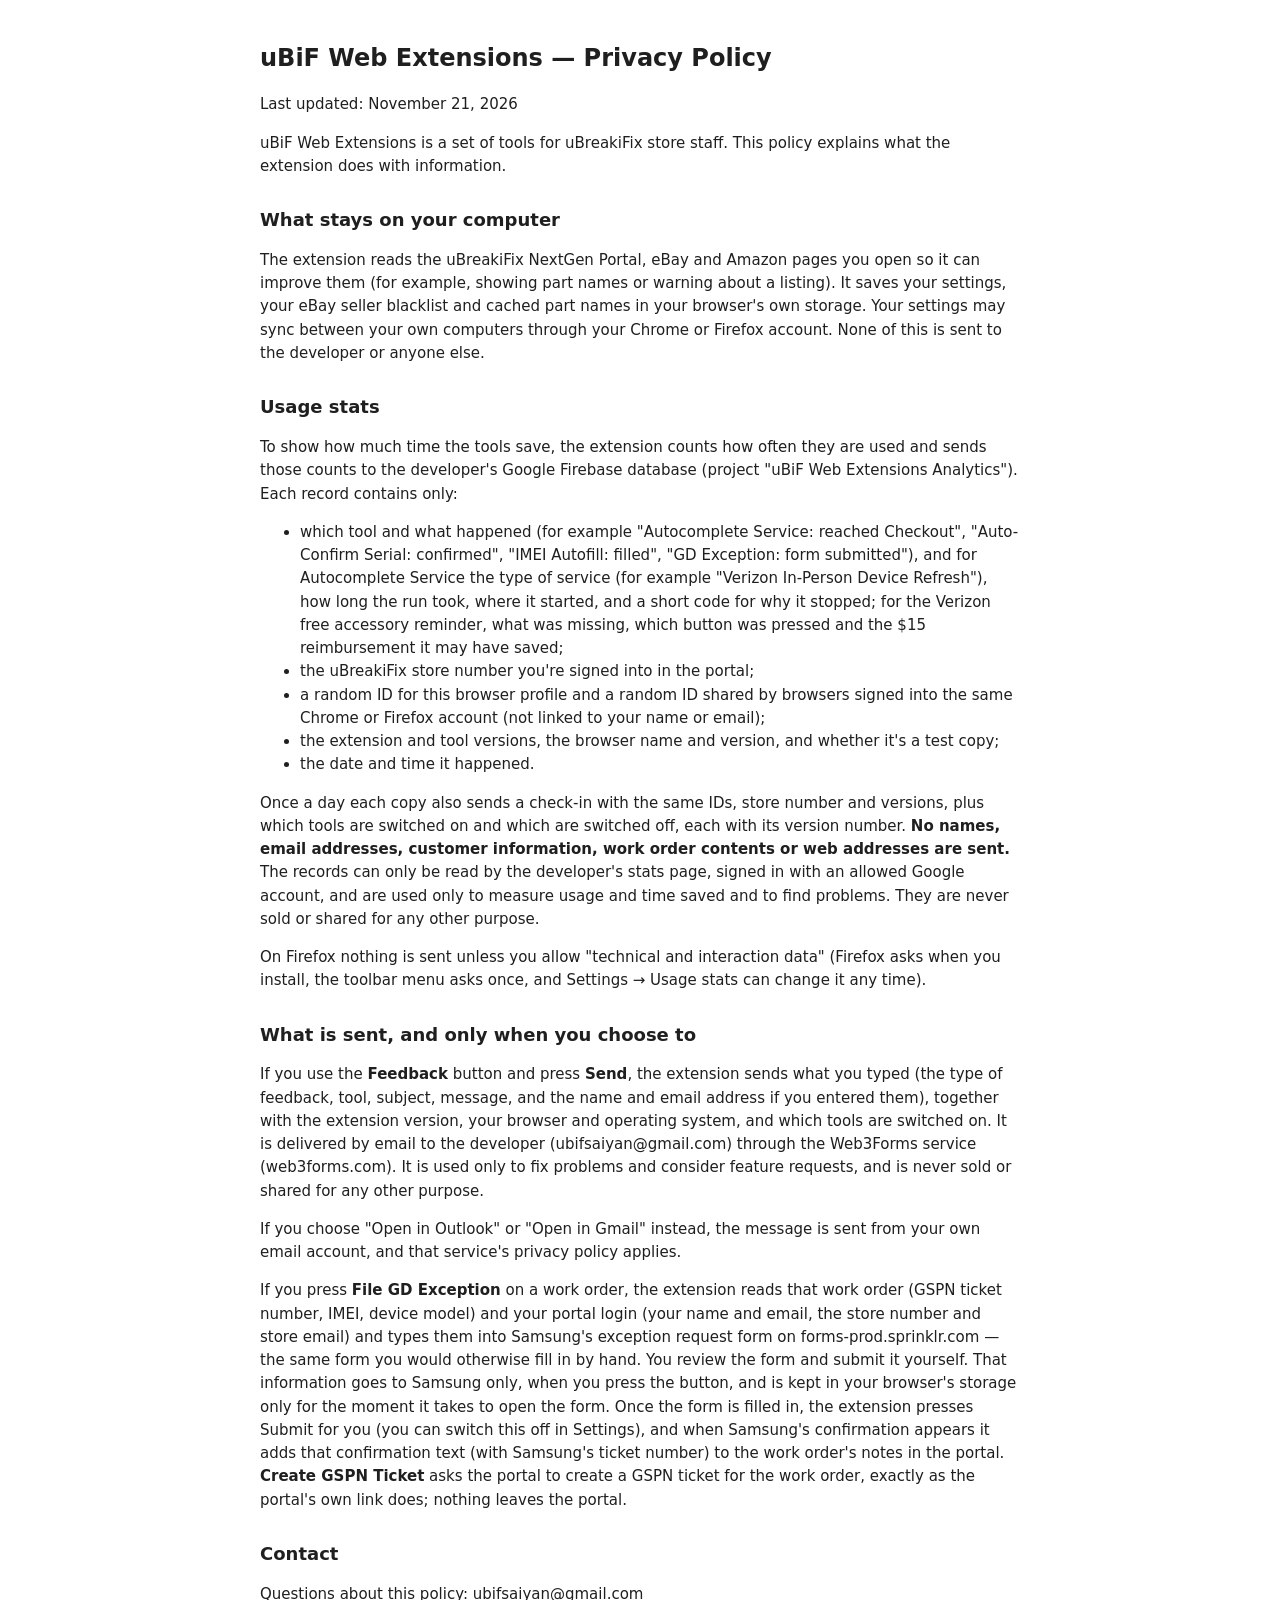
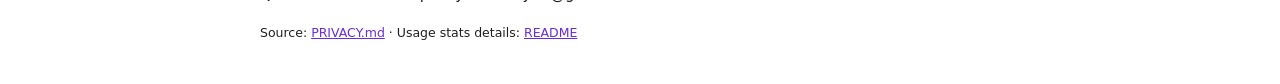
==== privacy.html @ e4562eed "Public copy of the uBiF Web Extensions privacy policy (for the store listings) Co-Authored-By: Claud" ====
<!doctype html>
<html lang="en"><head><meta charset="utf-8"><meta name="viewport" content="width=device-width, initial-scale=1">
<title>uBiF Web Extensions — Privacy Policy</title>
<style>body{max-width:760px;margin:40px auto;padding:0 20px;font:15px/1.55 system-ui,-apple-system,"Segoe UI",sans-serif;color:#1f1f1f}h1{font-size:24px}h2{font-size:18px;margin-top:28px}a{color:#6b2bd9}</style>
</head><body>
<h1>uBiF Web Extensions — Privacy Policy</h1>
<p>Last updated: November 21, 2026</p>
<p>uBiF Web Extensions is a set of tools for uBreakiFix store staff. This policy explains what the
extension does with information.</p>
<h2>What stays on your computer</h2>
<p>The extension reads the uBreakiFix NextGen Portal, eBay and Amazon pages you open so it can
improve them (for example, showing part names or warning about a listing). It saves your
settings, your eBay seller blacklist and cached part names in your browser's own storage. Your
settings may sync between your own computers through your Chrome or Firefox account. None of
this is sent to the developer or anyone else.</p>
<h2>Usage stats</h2>
<p>To show how much time the tools save, the extension counts how often they are used and sends those
counts to the developer's Google Firebase database (project "uBiF Web Extensions Analytics"). Each
record contains only:</p>
<ul>
<li>which tool and what happened (for example "Autocomplete Service: reached Checkout", "Auto-Confirm
  Serial: confirmed", "IMEI Autofill: filled", "GD Exception: form submitted"), and for Autocomplete
  Service the type of service (for example "Verizon In-Person Device Refresh"), how long the run
  took, where it started, and a short code for why it stopped; for the Verizon free accessory
  reminder, what was missing, which button was pressed and the $15 reimbursement it may have saved;</li>
<li>the uBreakiFix store number you're signed into in the portal;</li>
<li>a random ID for this browser profile and a random ID shared by browsers signed into the same
  Chrome or Firefox account (not linked to your name or email);</li>
<li>the extension and tool versions, the browser name and version, and whether it's a test copy;</li>
<li>the date and time it happened.</li>
</ul>
<p>Once a day each copy also sends a check-in with the same IDs, store number and versions, plus which
tools are switched on and which are switched off, each with its version number. <strong>No names, email addresses, customer information, work order contents or web
addresses are sent.</strong> The records can only be read by the developer's stats page, signed in with
an allowed Google account, and are used only to measure usage and time saved and to find problems.
They are never sold or shared for any other purpose.</p>
<p>On Firefox nothing is sent unless you allow "technical and interaction data" (Firefox asks when you
install, the toolbar menu asks once, and Settings → Usage stats can change it any time).</p>
<h2>What is sent, and only when you choose to</h2>
<p>If you use the <strong>Feedback</strong> button and press <strong>Send</strong>, the extension sends what you typed (the
type of feedback, tool, subject, message, and the name and email address if you entered them),
together with the extension version, your browser and operating system, and which tools are
switched on. It is delivered by email to the developer (ubifsaiyan@gmail.com) through the
Web3Forms service (web3forms.com). It is used only to fix problems and consider feature
requests, and is never sold or shared for any other purpose.</p>
<p>If you choose "Open in Outlook" or "Open in Gmail" instead, the message is sent from your own
email account, and that service's privacy policy applies.</p>
<p>If you press <strong>File GD Exception</strong> on a work order, the extension reads that work order (GSPN
ticket number, IMEI, device model) and your portal login (your name and email, the store number and
store email) and types them into Samsung's exception request form on forms-prod.sprinklr.com — the
same form you would otherwise fill in by hand. You review the form and submit it yourself. That
information goes to Samsung only, when you press the button, and is kept in your browser's storage
only for the moment it takes to open the form. Once the form is filled in, the extension presses
Submit for you (you can switch this off in Settings), and when Samsung's confirmation appears it
adds that confirmation text (with Samsung's ticket number) to the work order's notes in the portal. <strong>Create GSPN Ticket</strong> asks the portal to create a
GSPN ticket for the work order, exactly as the portal's own link does; nothing leaves the portal.</p>
<h2>Contact</h2>
<p>Questions about this policy: ubifsaiyan@gmail.com</p>
<p><small>Source: <a href="https://github.com/ubifsaiyan/ubif-stats/blob/main/PRIVACY.md">PRIVACY.md</a> · Usage stats details: <a href="https://github.com/ubifsaiyan/ubif-stats#readme">README</a></small></p>
</body></html>
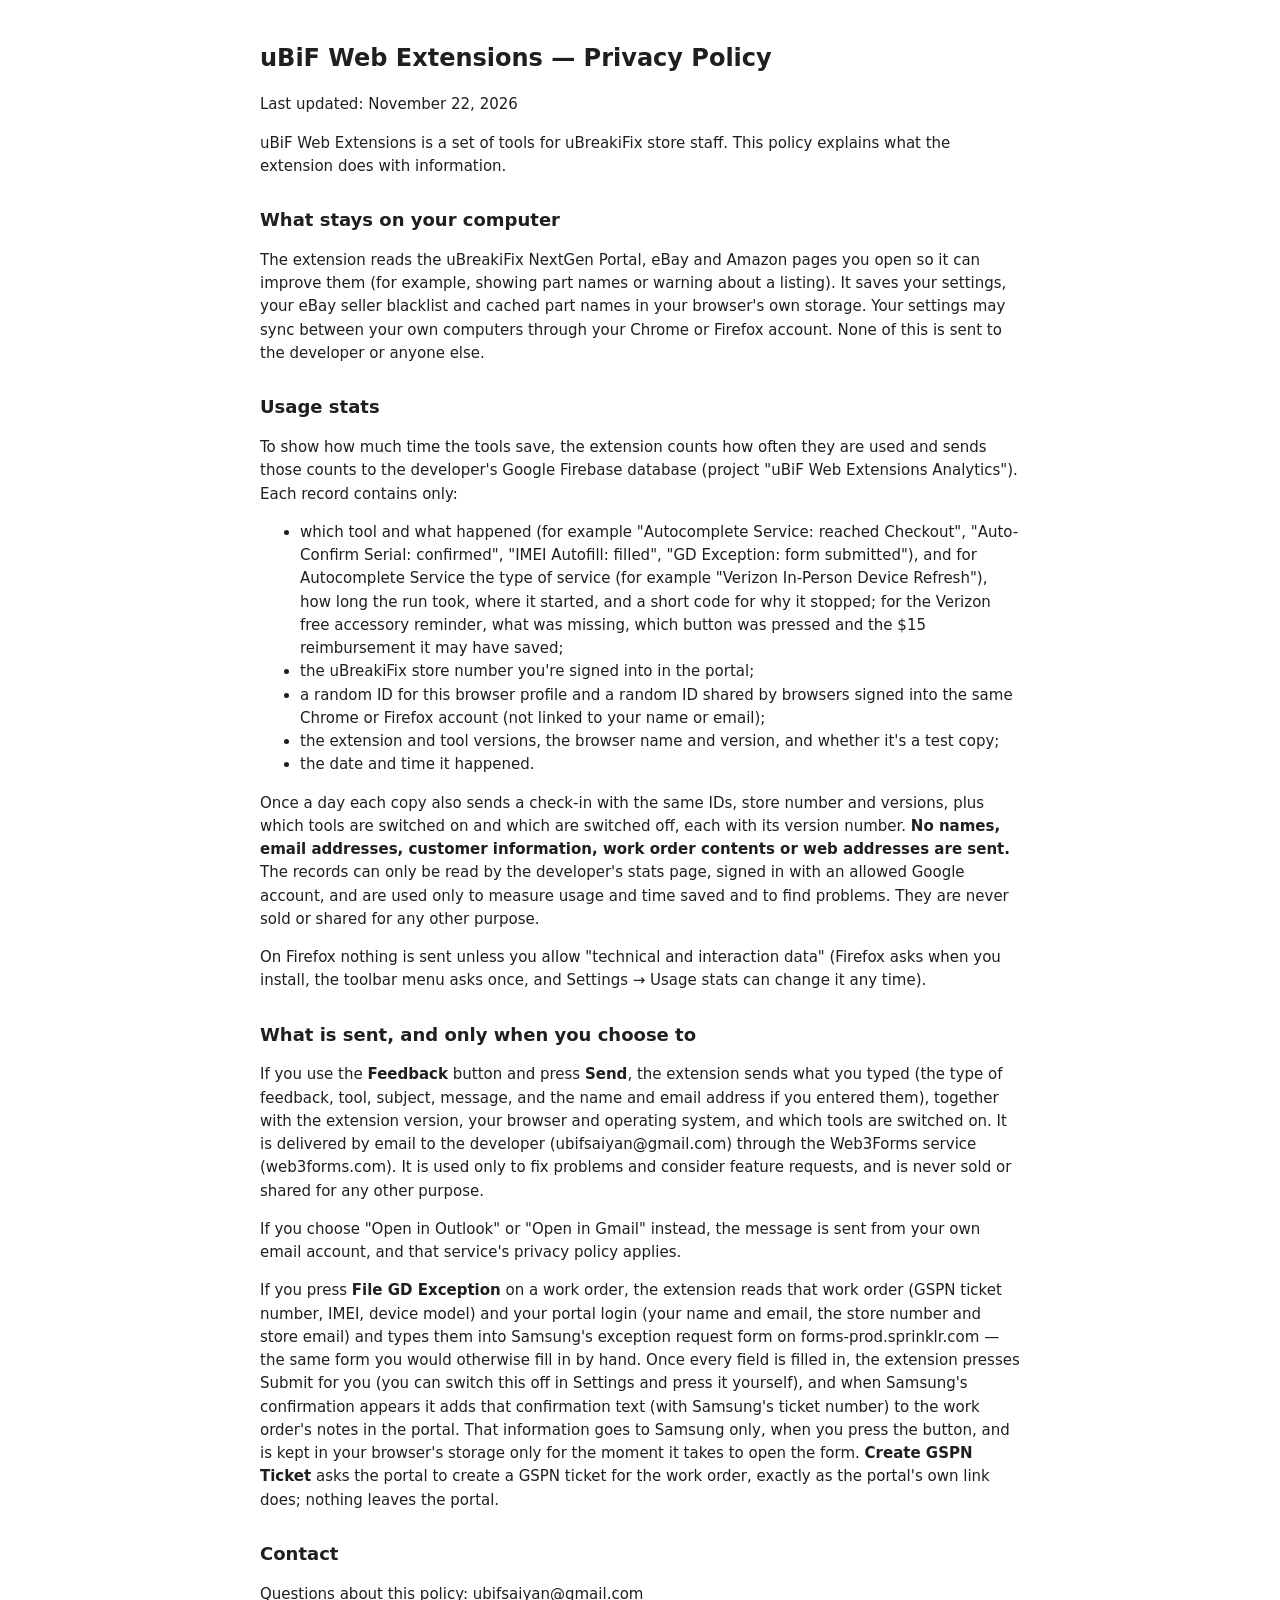
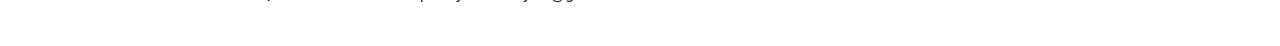
==== commit dfdfd361: "Privacy policy: GD Exception auto-submit wording, Nov 22 Co-Authored-By: Claude Fable 5.1 <noreply@a" ====
--- a/privacy.html
+++ b/privacy.html
@@ -4,57 +4,25 @@
 <style>body{max-width:760px;margin:40px auto;padding:0 20px;font:15px/1.55 system-ui,-apple-system,"Segoe UI",sans-serif;color:#1f1f1f}h1{font-size:24px}h2{font-size:18px;margin-top:28px}a{color:#6b2bd9}</style>
 </head><body>
 <h1>uBiF Web Extensions — Privacy Policy</h1>
-<p>Last updated: November 21, 2026</p>
-<p>uBiF Web Extensions is a set of tools for uBreakiFix store staff. This policy explains what the
-extension does with information.</p>
+<p>Last updated: November 22, 2026</p>
+<p>uBiF Web Extensions is a set of tools for uBreakiFix store staff. This policy explains what the extension does with information.</p>
 <h2>What stays on your computer</h2>
-<p>The extension reads the uBreakiFix NextGen Portal, eBay and Amazon pages you open so it can
-improve them (for example, showing part names or warning about a listing). It saves your
-settings, your eBay seller blacklist and cached part names in your browser's own storage. Your
-settings may sync between your own computers through your Chrome or Firefox account. None of
-this is sent to the developer or anyone else.</p>
+<p>The extension reads the uBreakiFix NextGen Portal, eBay and Amazon pages you open so it can improve them (for example, showing part names or warning about a listing). It saves your settings, your eBay seller blacklist and cached part names in your browser&#x27;s own storage. Your settings may sync between your own computers through your Chrome or Firefox account. None of this is sent to the developer or anyone else.</p>
 <h2>Usage stats</h2>
-<p>To show how much time the tools save, the extension counts how often they are used and sends those
-counts to the developer's Google Firebase database (project "uBiF Web Extensions Analytics"). Each
-record contains only:</p>
+<p>To show how much time the tools save, the extension counts how often they are used and sends those counts to the developer&#x27;s Google Firebase database (project &quot;uBiF Web Extensions Analytics&quot;). Each record contains only:</p>
 <ul>
-<li>which tool and what happened (for example "Autocomplete Service: reached Checkout", "Auto-Confirm
-  Serial: confirmed", "IMEI Autofill: filled", "GD Exception: form submitted"), and for Autocomplete
-  Service the type of service (for example "Verizon In-Person Device Refresh"), how long the run
-  took, where it started, and a short code for why it stopped; for the Verizon free accessory
-  reminder, what was missing, which button was pressed and the $15 reimbursement it may have saved;</li>
-<li>the uBreakiFix store number you're signed into in the portal;</li>
-<li>a random ID for this browser profile and a random ID shared by browsers signed into the same
-  Chrome or Firefox account (not linked to your name or email);</li>
-<li>the extension and tool versions, the browser name and version, and whether it's a test copy;</li>
+<li>which tool and what happened (for example &quot;Autocomplete Service: reached Checkout&quot;, &quot;Auto-Confirm Serial: confirmed&quot;, &quot;IMEI Autofill: filled&quot;, &quot;GD Exception: form submitted&quot;), and for Autocomplete Service the type of service (for example &quot;Verizon In-Person Device Refresh&quot;), how long the run took, where it started, and a short code for why it stopped; for the Verizon free accessory reminder, what was missing, which button was pressed and the $15 reimbursement it may have saved;</li>
+<li>the uBreakiFix store number you&#x27;re signed into in the portal;</li>
+<li>a random ID for this browser profile and a random ID shared by browsers signed into the same Chrome or Firefox account (not linked to your name or email);</li>
+<li>the extension and tool versions, the browser name and version, and whether it&#x27;s a test copy;</li>
 <li>the date and time it happened.</li>
 </ul>
-<p>Once a day each copy also sends a check-in with the same IDs, store number and versions, plus which
-tools are switched on and which are switched off, each with its version number. <strong>No names, email addresses, customer information, work order contents or web
-addresses are sent.</strong> The records can only be read by the developer's stats page, signed in with
-an allowed Google account, and are used only to measure usage and time saved and to find problems.
-They are never sold or shared for any other purpose.</p>
-<p>On Firefox nothing is sent unless you allow "technical and interaction data" (Firefox asks when you
-install, the toolbar menu asks once, and Settings → Usage stats can change it any time).</p>
+<p>Once a day each copy also sends a check-in with the same IDs, store number and versions, plus which tools are switched on and which are switched off, each with its version number. <strong>No names, email addresses, customer information, work order contents or web addresses are sent.</strong> The records can only be read by the developer&#x27;s stats page, signed in with an allowed Google account, and are used only to measure usage and time saved and to find problems. They are never sold or shared for any other purpose.</p>
+<p>On Firefox nothing is sent unless you allow &quot;technical and interaction data&quot; (Firefox asks when you install, the toolbar menu asks once, and Settings → Usage stats can change it any time).</p>
 <h2>What is sent, and only when you choose to</h2>
-<p>If you use the <strong>Feedback</strong> button and press <strong>Send</strong>, the extension sends what you typed (the
-type of feedback, tool, subject, message, and the name and email address if you entered them),
-together with the extension version, your browser and operating system, and which tools are
-switched on. It is delivered by email to the developer (ubifsaiyan@gmail.com) through the
-Web3Forms service (web3forms.com). It is used only to fix problems and consider feature
-requests, and is never sold or shared for any other purpose.</p>
-<p>If you choose "Open in Outlook" or "Open in Gmail" instead, the message is sent from your own
-email account, and that service's privacy policy applies.</p>
-<p>If you press <strong>File GD Exception</strong> on a work order, the extension reads that work order (GSPN
-ticket number, IMEI, device model) and your portal login (your name and email, the store number and
-store email) and types them into Samsung's exception request form on forms-prod.sprinklr.com — the
-same form you would otherwise fill in by hand. You review the form and submit it yourself. That
-information goes to Samsung only, when you press the button, and is kept in your browser's storage
-only for the moment it takes to open the form. Once the form is filled in, the extension presses
-Submit for you (you can switch this off in Settings), and when Samsung's confirmation appears it
-adds that confirmation text (with Samsung's ticket number) to the work order's notes in the portal. <strong>Create GSPN Ticket</strong> asks the portal to create a
-GSPN ticket for the work order, exactly as the portal's own link does; nothing leaves the portal.</p>
+<p>If you use the <strong>Feedback</strong> button and press <strong>Send</strong>, the extension sends what you typed (the type of feedback, tool, subject, message, and the name and email address if you entered them), together with the extension version, your browser and operating system, and which tools are switched on. It is delivered by email to the developer (ubifsaiyan@gmail.com) through the Web3Forms service (web3forms.com). It is used only to fix problems and consider feature requests, and is never sold or shared for any other purpose.</p>
+<p>If you choose &quot;Open in Outlook&quot; or &quot;Open in Gmail&quot; instead, the message is sent from your own email account, and that service&#x27;s privacy policy applies.</p>
+<p>If you press <strong>File GD Exception</strong> on a work order, the extension reads that work order (GSPN ticket number, IMEI, device model) and your portal login (your name and email, the store number and store email) and types them into Samsung&#x27;s exception request form on forms-prod.sprinklr.com — the same form you would otherwise fill in by hand. Once every field is filled in, the extension presses Submit for you (you can switch this off in Settings and press it yourself), and when Samsung&#x27;s confirmation appears it adds that confirmation text (with Samsung&#x27;s ticket number) to the work order&#x27;s notes in the portal. That information goes to Samsung only, when you press the button, and is kept in your browser&#x27;s storage only for the moment it takes to open the form. <strong>Create GSPN Ticket</strong> asks the portal to create a GSPN ticket for the work order, exactly as the portal&#x27;s own link does; nothing leaves the portal.</p>
 <h2>Contact</h2>
 <p>Questions about this policy: ubifsaiyan@gmail.com</p>
-<p><small>Source: <a href="https://github.com/ubifsaiyan/ubif-stats/blob/main/PRIVACY.md">PRIVACY.md</a> · Usage stats details: <a href="https://github.com/ubifsaiyan/ubif-stats#readme">README</a></small></p>
 </body></html>
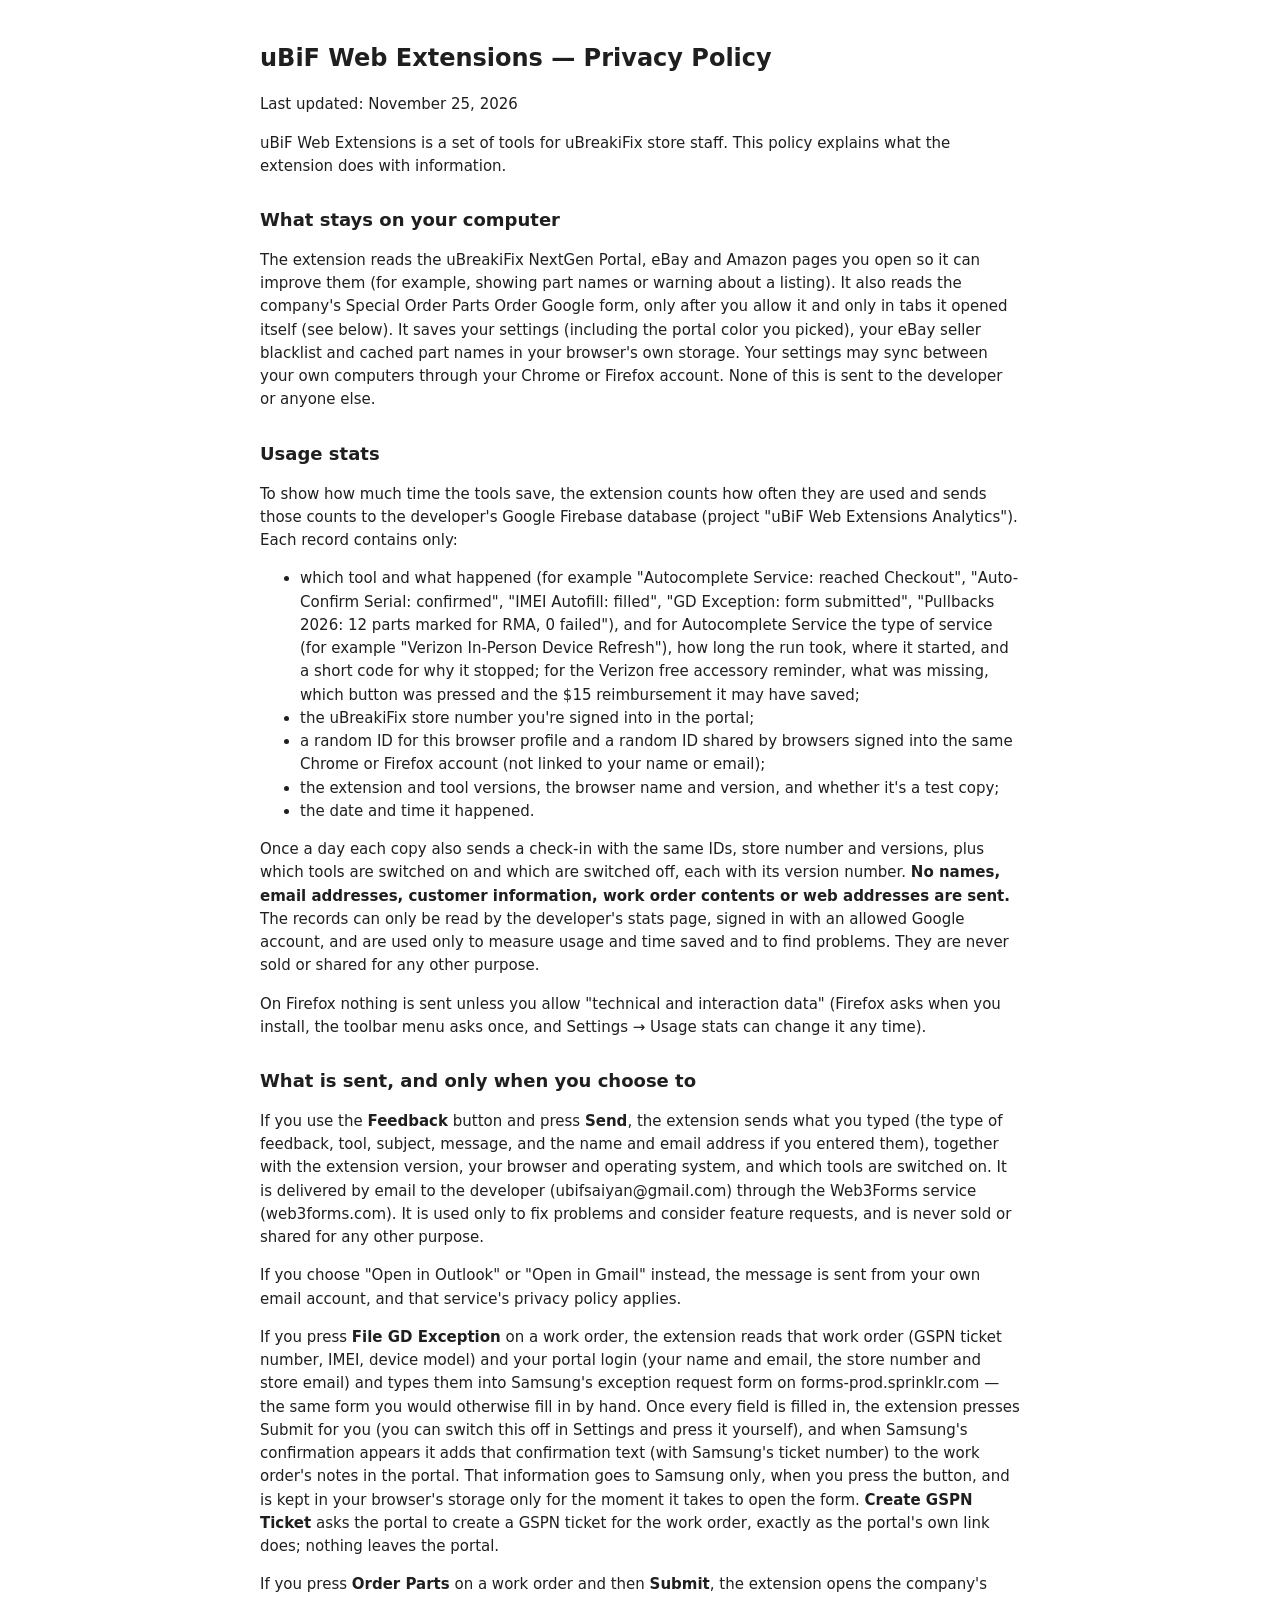
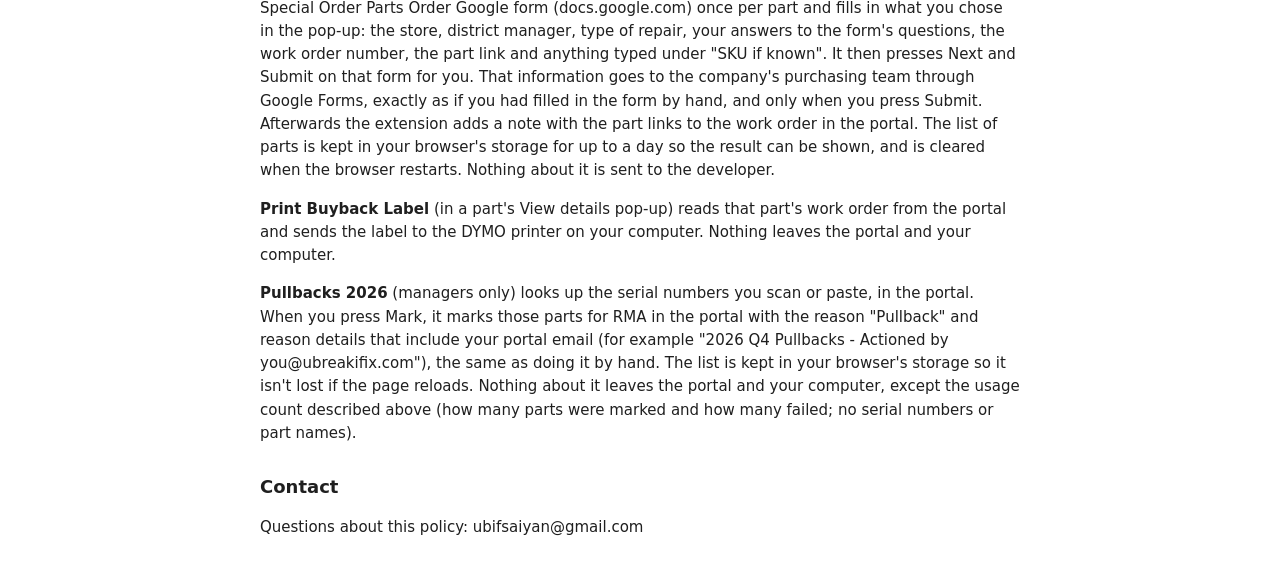
==== commit 979f640d: "Privacy policy: Nov 25 update for uBiF Web Extensions 1.7.2 (Pullbacks 2026, Parts Order Form, porta" ====
--- a/privacy.html
+++ b/privacy.html
@@ -4,14 +4,14 @@
 <style>body{max-width:760px;margin:40px auto;padding:0 20px;font:15px/1.55 system-ui,-apple-system,"Segoe UI",sans-serif;color:#1f1f1f}h1{font-size:24px}h2{font-size:18px;margin-top:28px}a{color:#6b2bd9}</style>
 </head><body>
 <h1>uBiF Web Extensions — Privacy Policy</h1>
-<p>Last updated: November 22, 2026</p>
+<p>Last updated: November 25, 2026</p>
 <p>uBiF Web Extensions is a set of tools for uBreakiFix store staff. This policy explains what the extension does with information.</p>
 <h2>What stays on your computer</h2>
-<p>The extension reads the uBreakiFix NextGen Portal, eBay and Amazon pages you open so it can improve them (for example, showing part names or warning about a listing). It saves your settings, your eBay seller blacklist and cached part names in your browser&#x27;s own storage. Your settings may sync between your own computers through your Chrome or Firefox account. None of this is sent to the developer or anyone else.</p>
+<p>The extension reads the uBreakiFix NextGen Portal, eBay and Amazon pages you open so it can improve them (for example, showing part names or warning about a listing). It also reads the company&#x27;s Special Order Parts Order Google form, only after you allow it and only in tabs it opened itself (see below). It saves your settings (including the portal color you picked), your eBay seller blacklist and cached part names in your browser&#x27;s own storage. Your settings may sync between your own computers through your Chrome or Firefox account. None of this is sent to the developer or anyone else.</p>
 <h2>Usage stats</h2>
 <p>To show how much time the tools save, the extension counts how often they are used and sends those counts to the developer&#x27;s Google Firebase database (project &quot;uBiF Web Extensions Analytics&quot;). Each record contains only:</p>
 <ul>
-<li>which tool and what happened (for example &quot;Autocomplete Service: reached Checkout&quot;, &quot;Auto-Confirm Serial: confirmed&quot;, &quot;IMEI Autofill: filled&quot;, &quot;GD Exception: form submitted&quot;), and for Autocomplete Service the type of service (for example &quot;Verizon In-Person Device Refresh&quot;), how long the run took, where it started, and a short code for why it stopped; for the Verizon free accessory reminder, what was missing, which button was pressed and the $15 reimbursement it may have saved;</li>
+<li>which tool and what happened (for example &quot;Autocomplete Service: reached Checkout&quot;, &quot;Auto-Confirm Serial: confirmed&quot;, &quot;IMEI Autofill: filled&quot;, &quot;GD Exception: form submitted&quot;, &quot;Pullbacks 2026: 12 parts marked for RMA, 0 failed&quot;), and for Autocomplete Service the type of service (for example &quot;Verizon In-Person Device Refresh&quot;), how long the run took, where it started, and a short code for why it stopped; for the Verizon free accessory reminder, what was missing, which button was pressed and the $15 reimbursement it may have saved;</li>
 <li>the uBreakiFix store number you&#x27;re signed into in the portal;</li>
 <li>a random ID for this browser profile and a random ID shared by browsers signed into the same Chrome or Firefox account (not linked to your name or email);</li>
 <li>the extension and tool versions, the browser name and version, and whether it&#x27;s a test copy;</li>
@@ -23,6 +23,9 @@
 <p>If you use the <strong>Feedback</strong> button and press <strong>Send</strong>, the extension sends what you typed (the type of feedback, tool, subject, message, and the name and email address if you entered them), together with the extension version, your browser and operating system, and which tools are switched on. It is delivered by email to the developer (ubifsaiyan@gmail.com) through the Web3Forms service (web3forms.com). It is used only to fix problems and consider feature requests, and is never sold or shared for any other purpose.</p>
 <p>If you choose &quot;Open in Outlook&quot; or &quot;Open in Gmail&quot; instead, the message is sent from your own email account, and that service&#x27;s privacy policy applies.</p>
 <p>If you press <strong>File GD Exception</strong> on a work order, the extension reads that work order (GSPN ticket number, IMEI, device model) and your portal login (your name and email, the store number and store email) and types them into Samsung&#x27;s exception request form on forms-prod.sprinklr.com — the same form you would otherwise fill in by hand. Once every field is filled in, the extension presses Submit for you (you can switch this off in Settings and press it yourself), and when Samsung&#x27;s confirmation appears it adds that confirmation text (with Samsung&#x27;s ticket number) to the work order&#x27;s notes in the portal. That information goes to Samsung only, when you press the button, and is kept in your browser&#x27;s storage only for the moment it takes to open the form. <strong>Create GSPN Ticket</strong> asks the portal to create a GSPN ticket for the work order, exactly as the portal&#x27;s own link does; nothing leaves the portal.</p>
+<p>If you press <strong>Order Parts</strong> on a work order and then <strong>Submit</strong>, the extension opens the company&#x27;s Special Order Parts Order Google form (docs.google.com) once per part and fills in what you chose in the pop-up: the store, district manager, type of repair, your answers to the form&#x27;s questions, the work order number, the part link and anything typed under &quot;SKU if known&quot;. It then presses Next and Submit on that form for you. That information goes to the company&#x27;s purchasing team through Google Forms, exactly as if you had filled in the form by hand, and only when you press Submit. Afterwards the extension adds a note with the part links to the work order in the portal. The list of parts is kept in your browser&#x27;s storage for up to a day so the result can be shown, and is cleared when the browser restarts. Nothing about it is sent to the developer.</p>
+<p><strong>Print Buyback Label</strong> (in a part&#x27;s View details pop-up) reads that part&#x27;s work order from the portal and sends the label to the DYMO printer on your computer. Nothing leaves the portal and your computer.</p>
+<p><strong>Pullbacks 2026</strong> (managers only) looks up the serial numbers you scan or paste, in the portal. When you press Mark, it marks those parts for RMA in the portal with the reason &quot;Pullback&quot; and reason details that include your portal email (for example &quot;2026 Q4 Pullbacks - Actioned by you@ubreakifix.com&quot;), the same as doing it by hand. The list is kept in your browser&#x27;s storage so it isn&#x27;t lost if the page reloads. Nothing about it leaves the portal and your computer, except the usage count described above (how many parts were marked and how many failed; no serial numbers or part names).</p>
 <h2>Contact</h2>
 <p>Questions about this policy: ubifsaiyan@gmail.com</p>
 </body></html>
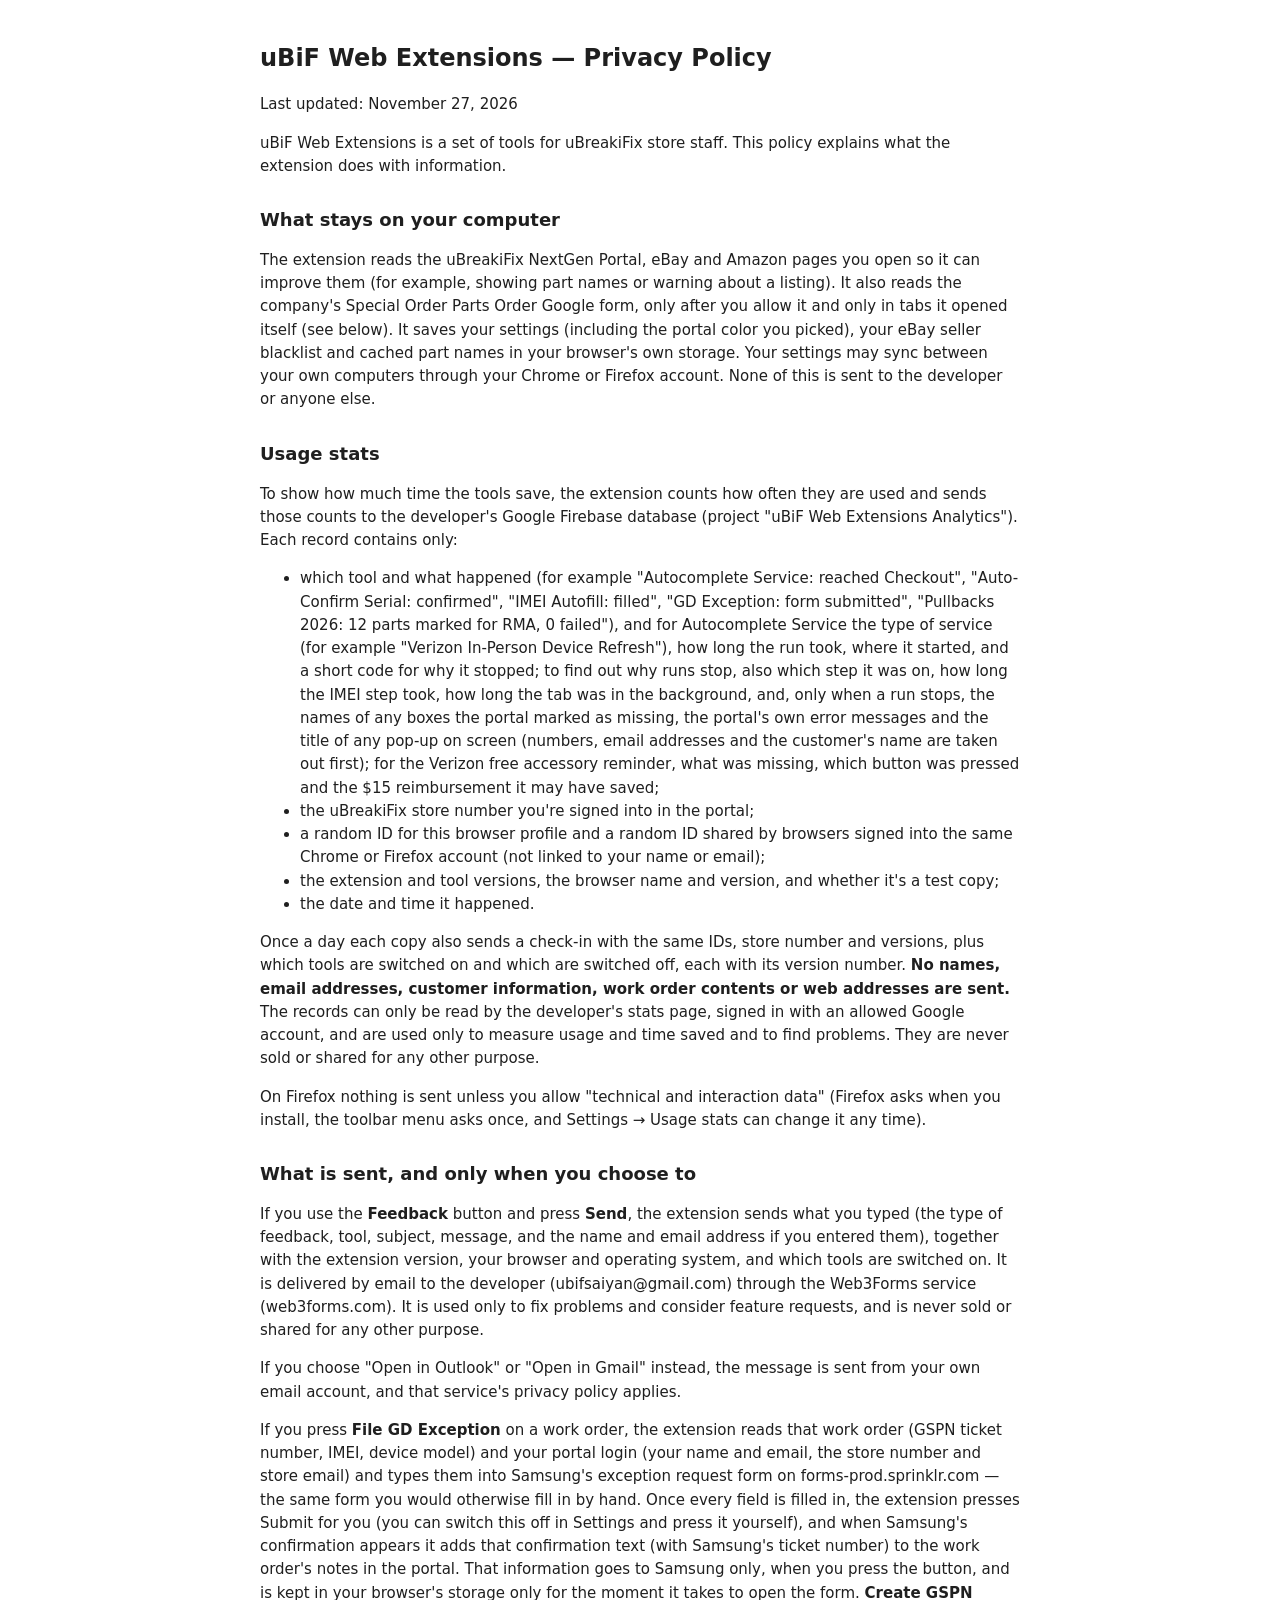
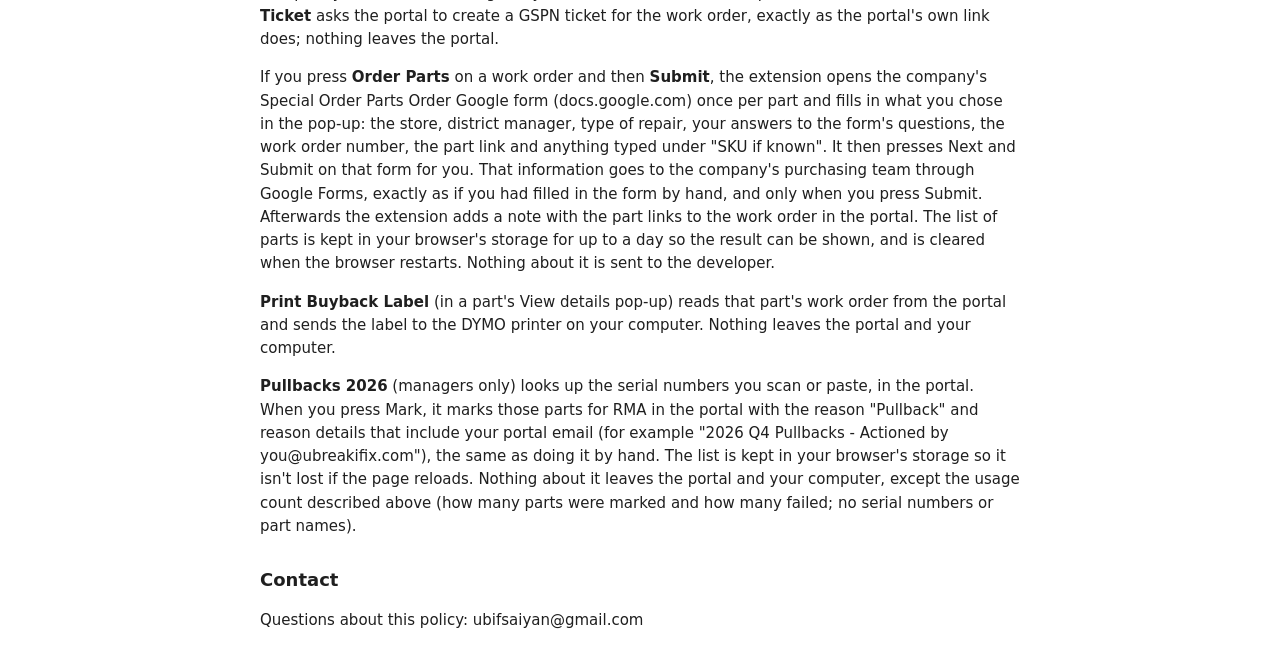
==== commit 647df228: "Rules accept Autocomplete Service 1.17.0 details (why runs stop); privacy policy Nov 27 update" ====
--- a/privacy.html
+++ b/privacy.html
@@ -4,14 +4,14 @@
 <style>body{max-width:760px;margin:40px auto;padding:0 20px;font:15px/1.55 system-ui,-apple-system,"Segoe UI",sans-serif;color:#1f1f1f}h1{font-size:24px}h2{font-size:18px;margin-top:28px}a{color:#6b2bd9}</style>
 </head><body>
 <h1>uBiF Web Extensions — Privacy Policy</h1>
-<p>Last updated: November 25, 2026</p>
+<p>Last updated: November 27, 2026</p>
 <p>uBiF Web Extensions is a set of tools for uBreakiFix store staff. This policy explains what the extension does with information.</p>
 <h2>What stays on your computer</h2>
 <p>The extension reads the uBreakiFix NextGen Portal, eBay and Amazon pages you open so it can improve them (for example, showing part names or warning about a listing). It also reads the company&#x27;s Special Order Parts Order Google form, only after you allow it and only in tabs it opened itself (see below). It saves your settings (including the portal color you picked), your eBay seller blacklist and cached part names in your browser&#x27;s own storage. Your settings may sync between your own computers through your Chrome or Firefox account. None of this is sent to the developer or anyone else.</p>
 <h2>Usage stats</h2>
 <p>To show how much time the tools save, the extension counts how often they are used and sends those counts to the developer&#x27;s Google Firebase database (project &quot;uBiF Web Extensions Analytics&quot;). Each record contains only:</p>
 <ul>
-<li>which tool and what happened (for example &quot;Autocomplete Service: reached Checkout&quot;, &quot;Auto-Confirm Serial: confirmed&quot;, &quot;IMEI Autofill: filled&quot;, &quot;GD Exception: form submitted&quot;, &quot;Pullbacks 2026: 12 parts marked for RMA, 0 failed&quot;), and for Autocomplete Service the type of service (for example &quot;Verizon In-Person Device Refresh&quot;), how long the run took, where it started, and a short code for why it stopped; for the Verizon free accessory reminder, what was missing, which button was pressed and the $15 reimbursement it may have saved;</li>
+<li>which tool and what happened (for example &quot;Autocomplete Service: reached Checkout&quot;, &quot;Auto-Confirm Serial: confirmed&quot;, &quot;IMEI Autofill: filled&quot;, &quot;GD Exception: form submitted&quot;, &quot;Pullbacks 2026: 12 parts marked for RMA, 0 failed&quot;), and for Autocomplete Service the type of service (for example &quot;Verizon In-Person Device Refresh&quot;), how long the run took, where it started, and a short code for why it stopped; to find out why runs stop, also which step it was on, how long the IMEI step took, how long the tab was in the background, and, only when a run stops, the names of any boxes the portal marked as missing, the portal&#x27;s own error messages and the title of any pop-up on screen (numbers, email addresses and the customer&#x27;s name are taken out first); for the Verizon free accessory reminder, what was missing, which button was pressed and the $15 reimbursement it may have saved;</li>
 <li>the uBreakiFix store number you&#x27;re signed into in the portal;</li>
 <li>a random ID for this browser profile and a random ID shared by browsers signed into the same Chrome or Firefox account (not linked to your name or email);</li>
 <li>the extension and tool versions, the browser name and version, and whether it&#x27;s a test copy;</li>
